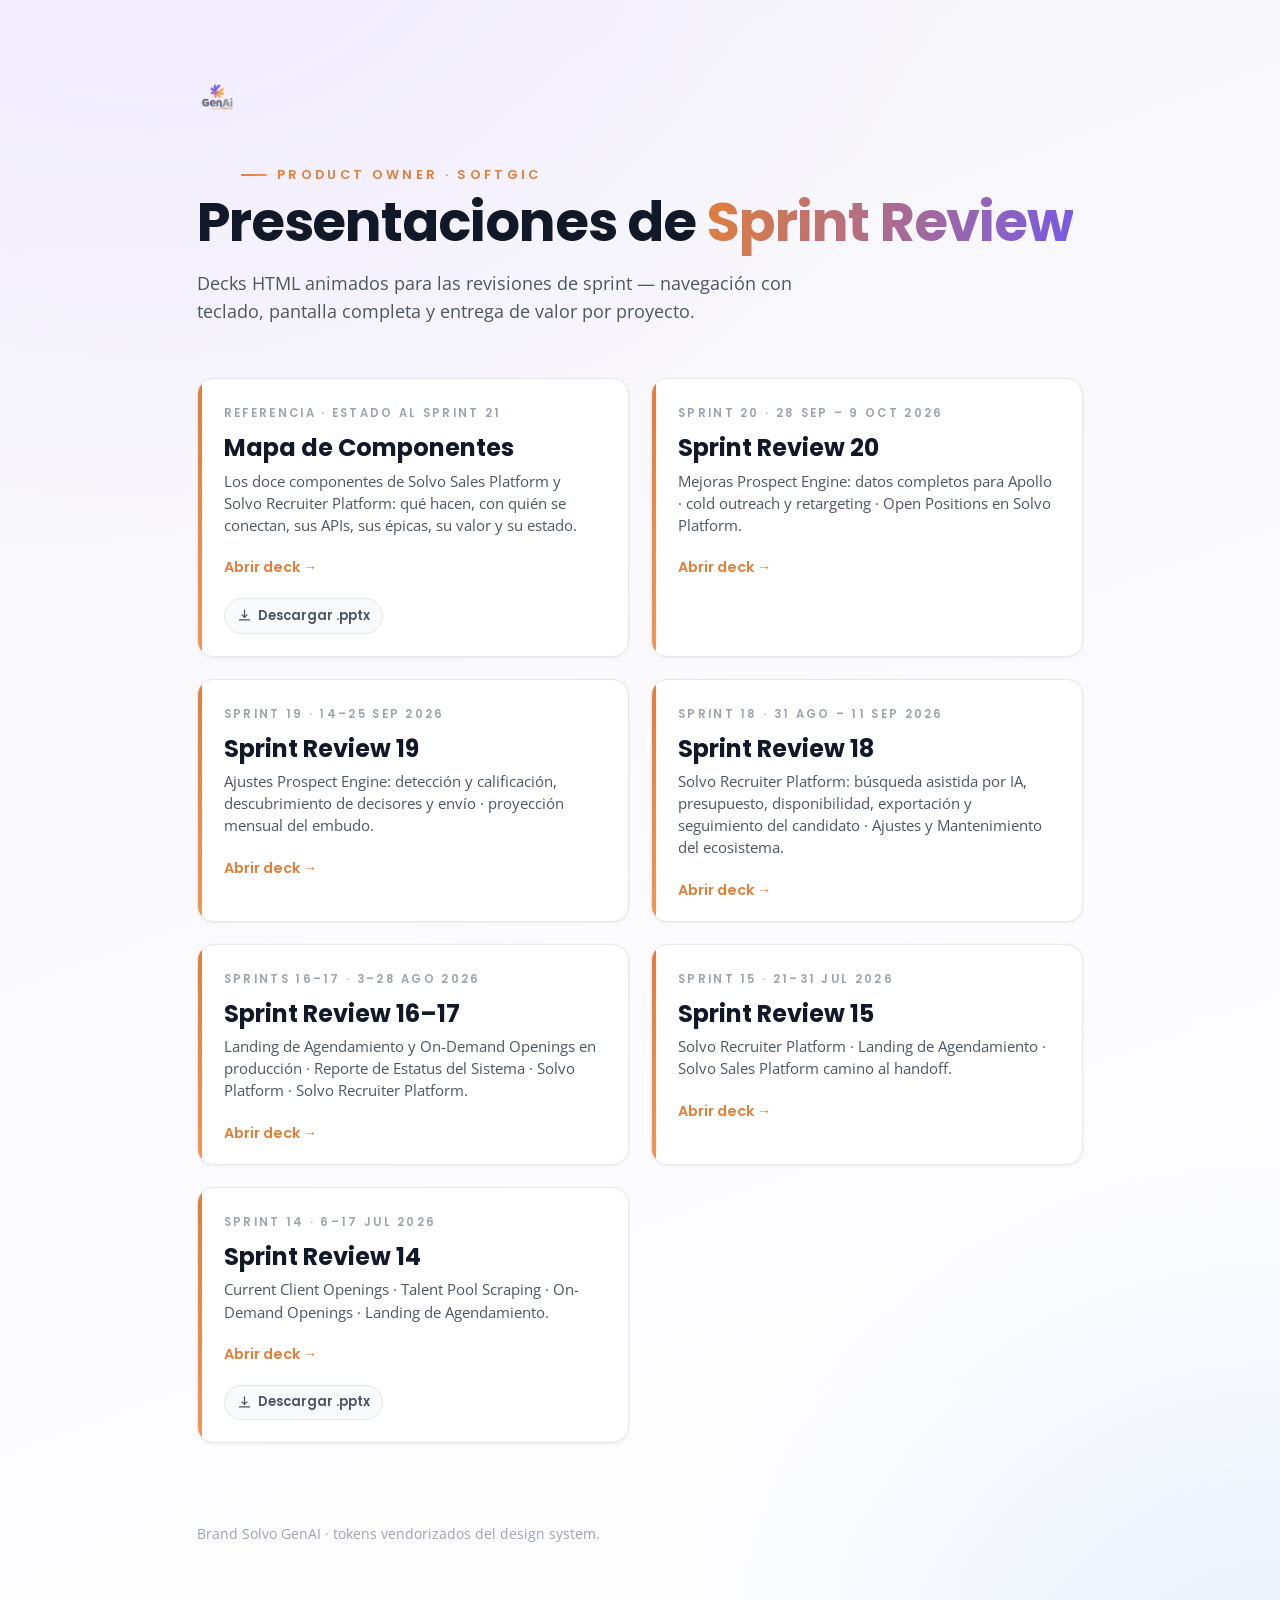
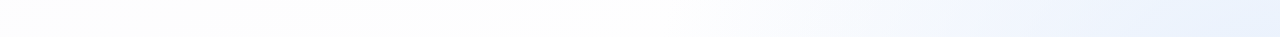
==== index.html @ 6074c476 "deck: Sprint Review 20 Mejoras Prospect Engine, cold outreach y retargeting y Open Positions con sus" ====
<!doctype html>
<html lang="es">
<head>
<meta charset="utf-8">
<meta name="viewport" content="width=device-width, initial-scale=1">
<title>Solvo Review Decks</title>
<link rel="icon" href="assets/design-system/solvo-genai/logos/SolvoGenAI_Icon_Color.png">
<link rel="stylesheet" href="assets/design-system/solvo-genai/tokens.css">
<style>
  *,*::before,*::after{box-sizing:border-box}
  body{margin:0;min-height:100vh;font-family:var(--font-body);color:#111827;
    background:
      radial-gradient(120% 80% at 12% -10%, #efeaff 0%, rgba(239,234,255,0) 55%),
      radial-gradient(90% 70% at 100% 108%, #e6effc 0%, rgba(230,239,252,0) 55%),
      linear-gradient(160deg,#f6f5fa 0%,#ffffff 100%);}
  .wrap{max-width:1040px;margin:0 auto;padding:9vh 6vw}
  .brand{height:32px;margin-bottom:7vh}
  .eyebrow{font-family:var(--font-heading);font-weight:600;font-size:.8rem;letter-spacing:.26em;
    text-transform:uppercase;color:#E07E3A;display:inline-flex;align-items:center;gap:.8em}
  .eyebrow::before{content:"";width:26px;height:2px;border-radius:2px;background:linear-gradient(90deg,#E07E3A,#F19556)}
  h1{font-family:var(--font-heading);font-weight:700;font-size:clamp(2.2rem,5vw,3.4rem);letter-spacing:-.02em;margin:.6rem 0 1rem;line-height:1.05;color:#111827}
  h1 .hl{background:linear-gradient(100deg,#E07E3A,#775AE5);-webkit-background-clip:text;background-clip:text;color:transparent}
  .sub{color:#4B5563;font-size:1.15rem;max-width:60ch;line-height:1.5}
  .grid{display:grid;grid-template-columns:repeat(auto-fill,minmax(300px,1fr));gap:22px;margin-top:6vh}
  .card{position:relative;overflow:hidden;
    background:#fff;border:1px solid #E5E7EB;border-radius:16px;
    box-shadow:0 1px 3px rgba(17,24,39,.06);
    transition:transform .25s cubic-bezier(.22,.61,.36,1),border-color .25s,box-shadow .25s}
  .card:hover{transform:translateY(-4px);border-color:#F7B886;box-shadow:0 18px 40px rgba(224,126,58,.18)}
  .card::before{content:"";position:absolute;left:0;top:0;bottom:0;width:4px;background:linear-gradient(180deg,#E07E3A,#F19556)}
  .card-main{display:block;text-decoration:none;color:inherit;padding:26px 26px 20px}
  .card .k{font-family:var(--font-heading);font-weight:600;font-size:.72rem;letter-spacing:.2em;text-transform:uppercase;color:#9CA3AF}
  .card h2{font-family:var(--font-heading);font-weight:700;font-size:1.5rem;margin:.5rem 0 .3rem;color:#111827}
  .card p{margin:.2rem 0 1.2rem;color:#4B5563;font-size:.95rem;line-height:1.45}
  .card .go{font-family:var(--font-heading);font-weight:600;font-size:.9rem;color:#E07E3A;display:inline-flex;align-items:center;gap:.5em}
  .card .dl{display:inline-flex;align-items:center;gap:.5em;margin:0 26px 22px;
    font-family:var(--font-heading);font-weight:600;font-size:.82rem;color:#4B5563;text-decoration:none;
    padding:.5em .9em;border:1px solid #E5E7EB;border-radius:9999px;background:#F9FAFB;
    transition:border-color .2s,color .2s,background .2s}
  .card .dl:hover{border-color:#F7B886;color:#E07E3A;background:#FEF3EC}
  .card .dl svg{width:15px;height:15px;fill:none;stroke:currentColor;stroke-width:2;stroke-linecap:round;stroke-linejoin:round}
  .foot{margin-top:9vh;color:#9CA3AF;font-size:.85rem}
</style>
</head>
<body>
  <div class="wrap">
    <img class="brand" src="assets/design-system/solvo-genai/logos/SolvoGenAI_Logo_Color.png" alt="Solvo GenAI">
    <span class="eyebrow">Product Owner · Softgic</span>
    <h1>Presentaciones de <span class="hl">Sprint Review</span></h1>
    <p class="sub">Decks HTML animados para las revisiones de sprint — navegación con teclado, pantalla completa y entrega de valor por proyecto.</p>

    <div class="grid">
      <div class="card">
        <a class="card-main" href="reviews/mapa-componentes/">
          <div class="k">Referencia · estado al sprint 21</div>
          <h2>Mapa de Componentes</h2>
          <p>Los doce componentes de Solvo Sales Platform y Solvo Recruiter Platform: qué hacen, con quién se conectan, sus APIs, sus épicas, su valor y su estado.</p>
          <span class="go">Abrir deck →</span>
        </a>
        <a class="dl" href="reviews/mapa-componentes/mapa-componentes.pptx" download>
          <svg viewBox="0 0 24 24" aria-hidden="true"><path d="M12 3v12m0 0l-4-4m4 4l4-4M4 19h16"/></svg>Descargar .pptx
        </a>
      </div>
      <div class="card">
        <a class="card-main" href="reviews/sprint-20/">
          <div class="k">Sprint 20 · 28 sep – 9 oct 2026</div>
          <h2>Sprint Review 20</h2>
          <p>Mejoras Prospect Engine: datos completos para Apollo · cold outreach y retargeting · Open Positions en Solvo Platform.</p>
          <span class="go">Abrir deck →</span>
        </a>
      </div>
      <div class="card">
        <a class="card-main" href="reviews/sprint-19/">
          <div class="k">Sprint 19 · 14–25 sep 2026</div>
          <h2>Sprint Review 19</h2>
          <p>Ajustes Prospect Engine: detección y calificación, descubrimiento de decisores y envío · proyección mensual del embudo.</p>
          <span class="go">Abrir deck →</span>
        </a>
      </div>
      <div class="card">
        <a class="card-main" href="reviews/sprint-18/">
          <div class="k">Sprint 18 · 31 ago – 11 sep 2026</div>
          <h2>Sprint Review 18</h2>
          <p>Solvo Recruiter Platform: búsqueda asistida por IA, presupuesto, disponibilidad, exportación y seguimiento del candidato · Ajustes y Mantenimiento del ecosistema.</p>
          <span class="go">Abrir deck →</span>
        </a>
      </div>
      <div class="card">
        <a class="card-main" href="reviews/sprint-16-17/">
          <div class="k">Sprints 16–17 · 3–28 ago 2026</div>
          <h2>Sprint Review 16–17</h2>
          <p>Landing de Agendamiento y On-Demand Openings en producción · Reporte de Estatus del Sistema · Solvo Platform · Solvo Recruiter Platform.</p>
          <span class="go">Abrir deck →</span>
        </a>
      </div>
      <div class="card">
        <a class="card-main" href="reviews/sprint-15/">
          <div class="k">Sprint 15 · 21–31 jul 2026</div>
          <h2>Sprint Review 15</h2>
          <p>Solvo Recruiter Platform · Landing de Agendamiento · Solvo Sales Platform camino al handoff.</p>
          <span class="go">Abrir deck →</span>
        </a>
      </div>
      <div class="card">
        <a class="card-main" href="reviews/sprint-14/">
          <div class="k">Sprint 14 · 6–17 jul 2026</div>
          <h2>Sprint Review 14</h2>
          <p>Current Client Openings · Talent Pool Scraping · On-Demand Openings · Landing de Agendamiento.</p>
          <span class="go">Abrir deck →</span>
        </a>
        <a class="dl" href="reviews/sprint-14/sprint-14.pptx" download>
          <svg viewBox="0 0 24 24" aria-hidden="true"><path d="M12 3v12m0 0l-4-4m4 4l4-4M4 19h16"/></svg>Descargar .pptx
        </a>
      </div>
    </div>

    <p class="foot">Brand Solvo GenAI · tokens vendorizados del design system.</p>
  </div>
</body>
</html>
---- assets/design-system/solvo-genai/tokens.css ----
/* ========================================================================
   SOLVO GenAI — Design Tokens
   Brand: Solvo GenAI (Powered by Solvo)
   Primary: #F19556 (Orange)  |  Secondary: #775AE5 (Purple)
   Accents: #789FFF (Lavender) · #3869E0 (Blue) · #8F939E (Gray)
   Typography: Poppins (headings) + Open Sans (body)
   ======================================================================== */

@import url('https://fonts.googleapis.com/css2?family=Poppins:wght@400;500;600;700;800&family=Open+Sans:wght@300;400;500;600;700&display=swap');

:root {

  /* -------------------------------------------------------------------
     COLOR — Primary (Orange)
     ------------------------------------------------------------------- */
  --color-primary-50:  #FEF3EC;
  --color-primary-100: #FDE1CC;
  --color-primary-200: #FACDA9;
  --color-primary-300: #F7B886;
  --color-primary-400: #F4A66D;
  --color-primary:     #F19556;
  --color-primary-600: #E07E3A;
  --color-primary-700: #C46828;
  --color-primary-800: #A0531E;
  --color-primary-900: #7A3F16;

  /* -------------------------------------------------------------------
     COLOR — Secondary (Purple)
     ------------------------------------------------------------------- */
  --color-secondary-50:  #F0ECFD;
  --color-secondary-100: #D8CFF9;
  --color-secondary-200: #BEAFF4;
  --color-secondary-300: #A48FEF;
  --color-secondary-400: #8D74EA;
  --color-secondary:     #775AE5;
  --color-secondary-600: #6347D0;
  --color-secondary-700: #5038B3;
  --color-secondary-800: #3E2B90;
  --color-secondary-900: #2E206D;

  /* -------------------------------------------------------------------
     COLOR — Accent 1 (Lavender Blue)
     ------------------------------------------------------------------- */
  --color-accent1-50:  #F0F4FF;
  --color-accent1-100: #D6E2FF;
  --color-accent1-200: #B8CCFF;
  --color-accent1:     #789FFF;
  --color-accent1-600: #5A80E6;
  --color-accent1-800: #3A5AB3;

  /* -------------------------------------------------------------------
     COLOR — Accent 2 (Strong Blue)
     ------------------------------------------------------------------- */
  --color-accent2-50:  #EBF0FC;
  --color-accent2-100: #C8D7F6;
  --color-accent2-200: #9CB5EE;
  --color-accent2:     #3869E0;
  --color-accent2-600: #2D55C4;
  --color-accent2-800: #1E3A8F;

  /* -------------------------------------------------------------------
     COLOR — Neutral Accent (Gray)
     ------------------------------------------------------------------- */
  --color-neutral-accent: #8F939E;

  /* -------------------------------------------------------------------
     COLOR — Neutrals
     ------------------------------------------------------------------- */
  --color-white:       #FFFFFF;
  --color-gray-50:     #F9FAFB;
  --color-gray-100:    #F3F4F6;
  --color-gray-200:    #E5E7EB;
  --color-gray-300:    #D1D5DB;
  --color-gray-400:    #9CA3AF;
  --color-gray-500:    #6B7280;
  --color-gray-600:    #4B5563;
  --color-gray-700:    #374151;
  --color-gray-800:    #1F2937;
  --color-gray-900:    #111827;
  --color-black:       #000000;

  /* -------------------------------------------------------------------
     COLOR — Semantic
     ------------------------------------------------------------------- */
  --color-success:     #16A34A;
  --color-success-light: #DCFCE7;
  --color-success-dark:  #166534;

  --color-warning:     #F59E0B;
  --color-warning-light: #FEF3C7;
  --color-warning-dark:  #92400E;

  --color-error:       #DC2626;
  --color-error-light: #FEE2E2;
  --color-error-dark:  #991B1B;

  --color-info:        #3869E0;
  --color-info-light:  #EBF0FC;
  --color-info-dark:   #1E3A8F;

  /* -------------------------------------------------------------------
     COLOR — Surfaces & Backgrounds
     ------------------------------------------------------------------- */
  --bg-body:           #F9FAFB;
  --bg-surface:        #FFFFFF;
  --bg-surface-raised: #FFFFFF;
  --bg-muted:          #F3F4F6;
  --bg-inverse:        #111827;
  --bg-brand:          #775AE5;
  --bg-brand-alt:      #3869E0;

  /* -------------------------------------------------------------------
     COLOR — Text
     ------------------------------------------------------------------- */
  --text-primary:      #111827;
  --text-secondary:    #4B5563;
  --text-muted:        #9CA3AF;
  --text-inverse:      #FFFFFF;
  --text-link:         #775AE5;
  --text-link-hover:   #5038B3;

  /* -------------------------------------------------------------------
     COLOR — Borders
     ------------------------------------------------------------------- */
  --border-default:    #E5E7EB;
  --border-strong:     #D1D5DB;
  --border-focus:      #775AE5;

  /* -------------------------------------------------------------------
     TYPOGRAPHY — Font Families
     ------------------------------------------------------------------- */
  --font-heading:      'Poppins', -apple-system, BlinkMacSystemFont, 'Segoe UI', sans-serif;
  --font-body:         'Open Sans', -apple-system, BlinkMacSystemFont, 'Segoe UI', sans-serif;
  --font-mono:         'JetBrains Mono', 'Fira Code', 'Consolas', monospace;

  /* -------------------------------------------------------------------
     TYPOGRAPHY — Font Sizes
     ------------------------------------------------------------------- */
  --text-xs:           0.75rem;    /* 12px */
  --text-sm:           0.875rem;   /* 14px */
  --text-base:         1rem;       /* 16px */
  --text-lg:           1.125rem;   /* 18px */
  --text-xl:           1.25rem;    /* 20px */
  --text-2xl:          1.5rem;     /* 24px */
  --text-3xl:          1.875rem;   /* 30px */
  --text-4xl:          2.25rem;    /* 36px */
  --text-5xl:          3rem;       /* 48px */

  /* -------------------------------------------------------------------
     TYPOGRAPHY — Font Weights
     ------------------------------------------------------------------- */
  --font-light:        300;
  --font-regular:      400;
  --font-medium:       500;
  --font-semibold:     600;
  --font-bold:         700;
  --font-extrabold:    800;

  /* -------------------------------------------------------------------
     TYPOGRAPHY — Line Heights
     ------------------------------------------------------------------- */
  --leading-tight:     1.25;
  --leading-snug:      1.375;
  --leading-normal:    1.5;
  --leading-relaxed:   1.625;

  /* -------------------------------------------------------------------
     TYPOGRAPHY — Letter Spacing
     ------------------------------------------------------------------- */
  --tracking-tight:    -0.025em;
  --tracking-normal:   0;
  --tracking-wide:     0.025em;
  --tracking-wider:    0.05em;
  --tracking-widest:   0.1em;

  /* -------------------------------------------------------------------
     SPACING
     ------------------------------------------------------------------- */
  --space-0:   0;
  --space-1:   0.25rem;   /* 4px */
  --space-2:   0.5rem;    /* 8px */
  --space-3:   0.75rem;   /* 12px */
  --space-4:   1rem;      /* 16px */
  --space-5:   1.25rem;   /* 20px */
  --space-6:   1.5rem;    /* 24px */
  --space-8:   2rem;      /* 32px */
  --space-10:  2.5rem;    /* 40px */
  --space-12:  3rem;      /* 48px */
  --space-16:  4rem;      /* 64px */
  --space-20:  5rem;      /* 80px */
  --space-24:  6rem;      /* 96px */

  /* -------------------------------------------------------------------
     BORDER RADIUS
     ------------------------------------------------------------------- */
  --radius-none: 0;
  --radius-sm:   4px;
  --radius-md:   8px;
  --radius-lg:   12px;
  --radius-xl:   16px;
  --radius-2xl:  24px;
  --radius-full: 9999px;

  /* -------------------------------------------------------------------
     SHADOWS
     ------------------------------------------------------------------- */
  --shadow-xs:   0 1px 2px rgba(0, 0, 0, 0.05);
  --shadow-sm:   0 1px 3px rgba(0, 0, 0, 0.1), 0 1px 2px rgba(0, 0, 0, 0.06);
  --shadow-md:   0 4px 6px rgba(0, 0, 0, 0.07), 0 2px 4px rgba(0, 0, 0, 0.06);
  --shadow-lg:   0 10px 15px rgba(0, 0, 0, 0.1), 0 4px 6px rgba(0, 0, 0, 0.05);
  --shadow-xl:   0 20px 25px rgba(0, 0, 0, 0.1), 0 10px 10px rgba(0, 0, 0, 0.04);
  --shadow-2xl:  0 25px 50px rgba(0, 0, 0, 0.15);

  /* -------------------------------------------------------------------
     TRANSITIONS
     ------------------------------------------------------------------- */
  --transition-fast:   150ms ease;
  --transition-base:   200ms ease;
  --transition-slow:   300ms ease;

  /* -------------------------------------------------------------------
     Z-INDEX
     ------------------------------------------------------------------- */
  --z-dropdown:  1000;
  --z-sticky:    1020;
  --z-fixed:     1030;
  --z-modal-bg:  1040;
  --z-modal:     1050;
  --z-popover:   1060;
  --z-tooltip:   1070;

  /* -------------------------------------------------------------------
     LAYOUT
     ------------------------------------------------------------------- */
  --container-sm:   640px;
  --container-md:   768px;
  --container-lg:   1024px;
  --container-xl:   1280px;
  --container-2xl:  1440px;
}
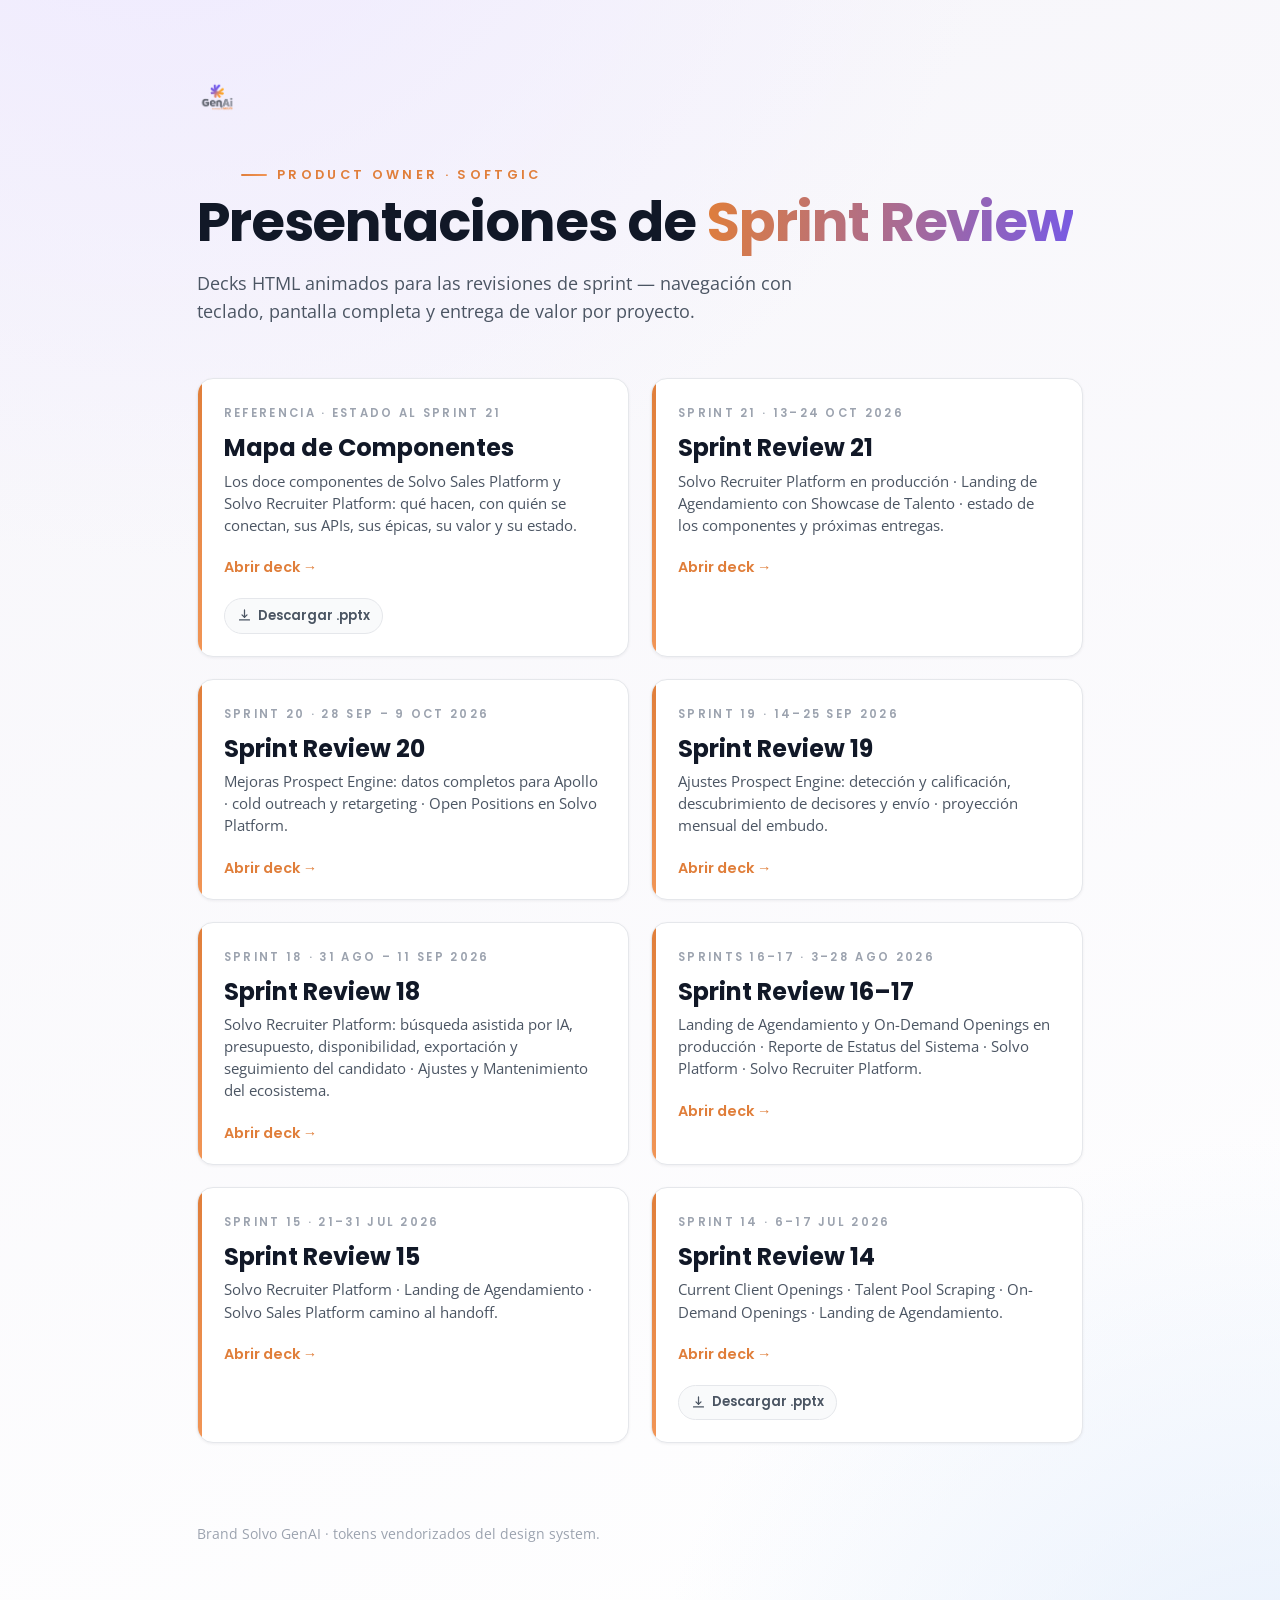
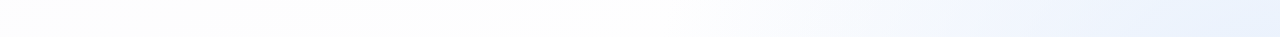
==== commit a35ebf02: "deck: Sprint Review 21 Solvo Recruiter Platform en producción con sus clips de QA, Landing de Agenda" ====
--- a/index.html
+++ b/index.html
@@ -62,6 +62,14 @@
         </a>
       </div>
       <div class="card">
+        <a class="card-main" href="reviews/sprint-21/">
+          <div class="k">Sprint 21 · 13–24 oct 2026</div>
+          <h2>Sprint Review 21</h2>
+          <p>Solvo Recruiter Platform en producción · Landing de Agendamiento con Showcase de Talento · estado de los componentes y próximas entregas.</p>
+          <span class="go">Abrir deck →</span>
+        </a>
+      </div>
+      <div class="card">
         <a class="card-main" href="reviews/sprint-20/">
           <div class="k">Sprint 20 · 28 sep – 9 oct 2026</div>
           <h2>Sprint Review 20</h2>
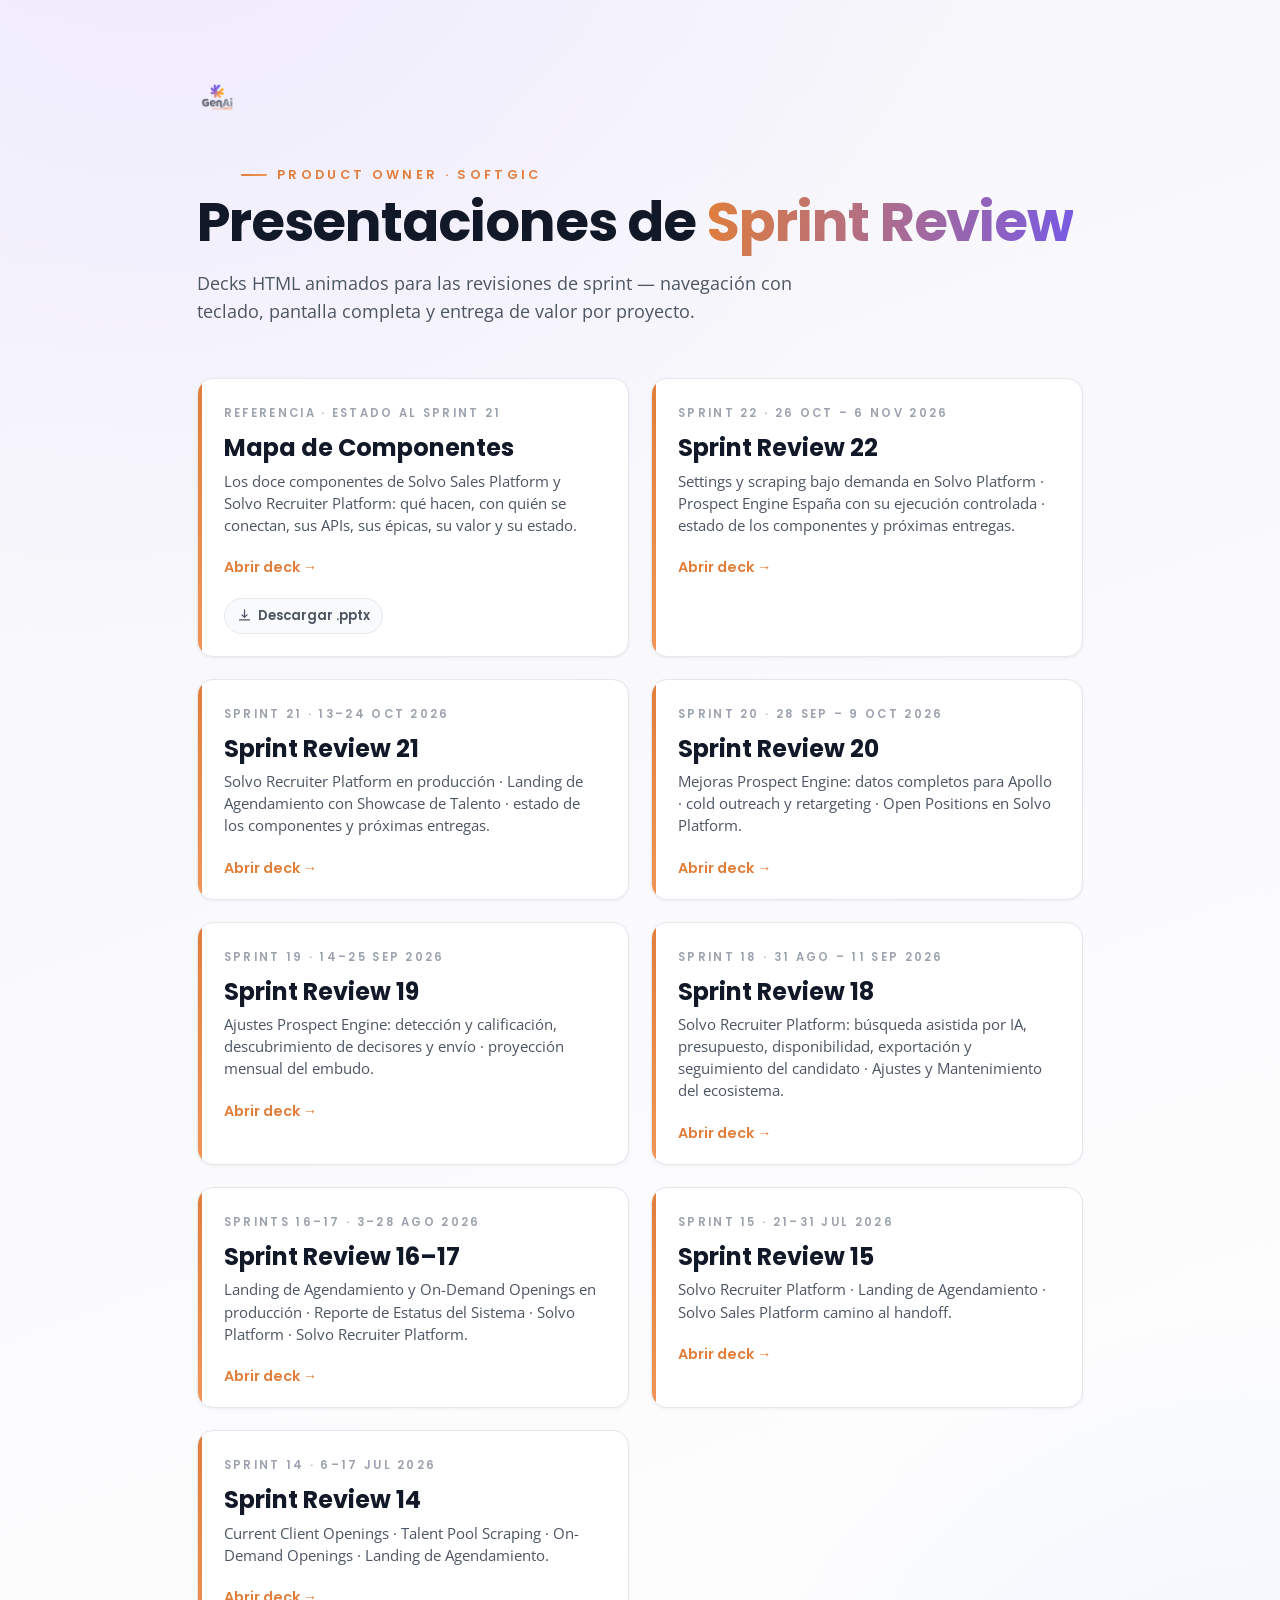
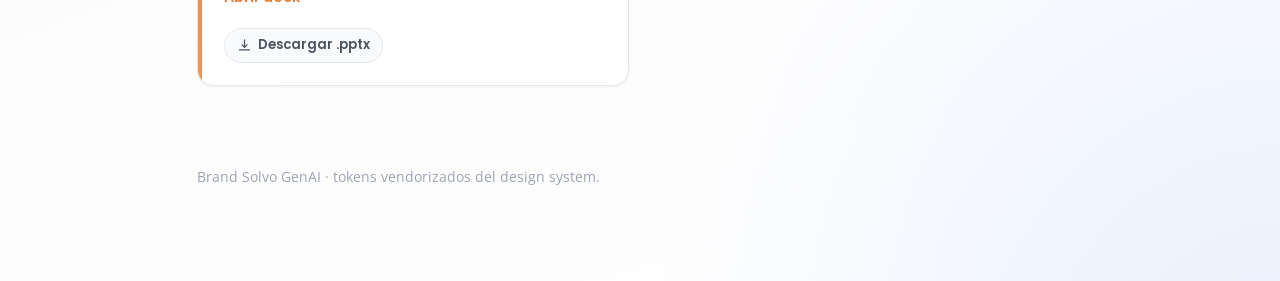
==== commit f71c0d58: "deck: Sprint Review 22 Settings y scraping bajo demanda en Solvo Platform — Release 3, con dos clips" ====
--- a/index.html
+++ b/index.html
@@ -59,6 +59,14 @@
         </a>
         <a class="dl" href="reviews/mapa-componentes/mapa-componentes.pptx" download>
           <svg viewBox="0 0 24 24" aria-hidden="true"><path d="M12 3v12m0 0l-4-4m4 4l4-4M4 19h16"/></svg>Descargar .pptx
+        </a>
+      </div>
+      <div class="card">
+        <a class="card-main" href="reviews/sprint-22/">
+          <div class="k">Sprint 22 · 26 oct – 6 nov 2026</div>
+          <h2>Sprint Review 22</h2>
+          <p>Settings y scraping bajo demanda en Solvo Platform · Prospect Engine España con su ejecución controlada · estado de los componentes y próximas entregas.</p>
+          <span class="go">Abrir deck →</span>
         </a>
       </div>
       <div class="card">
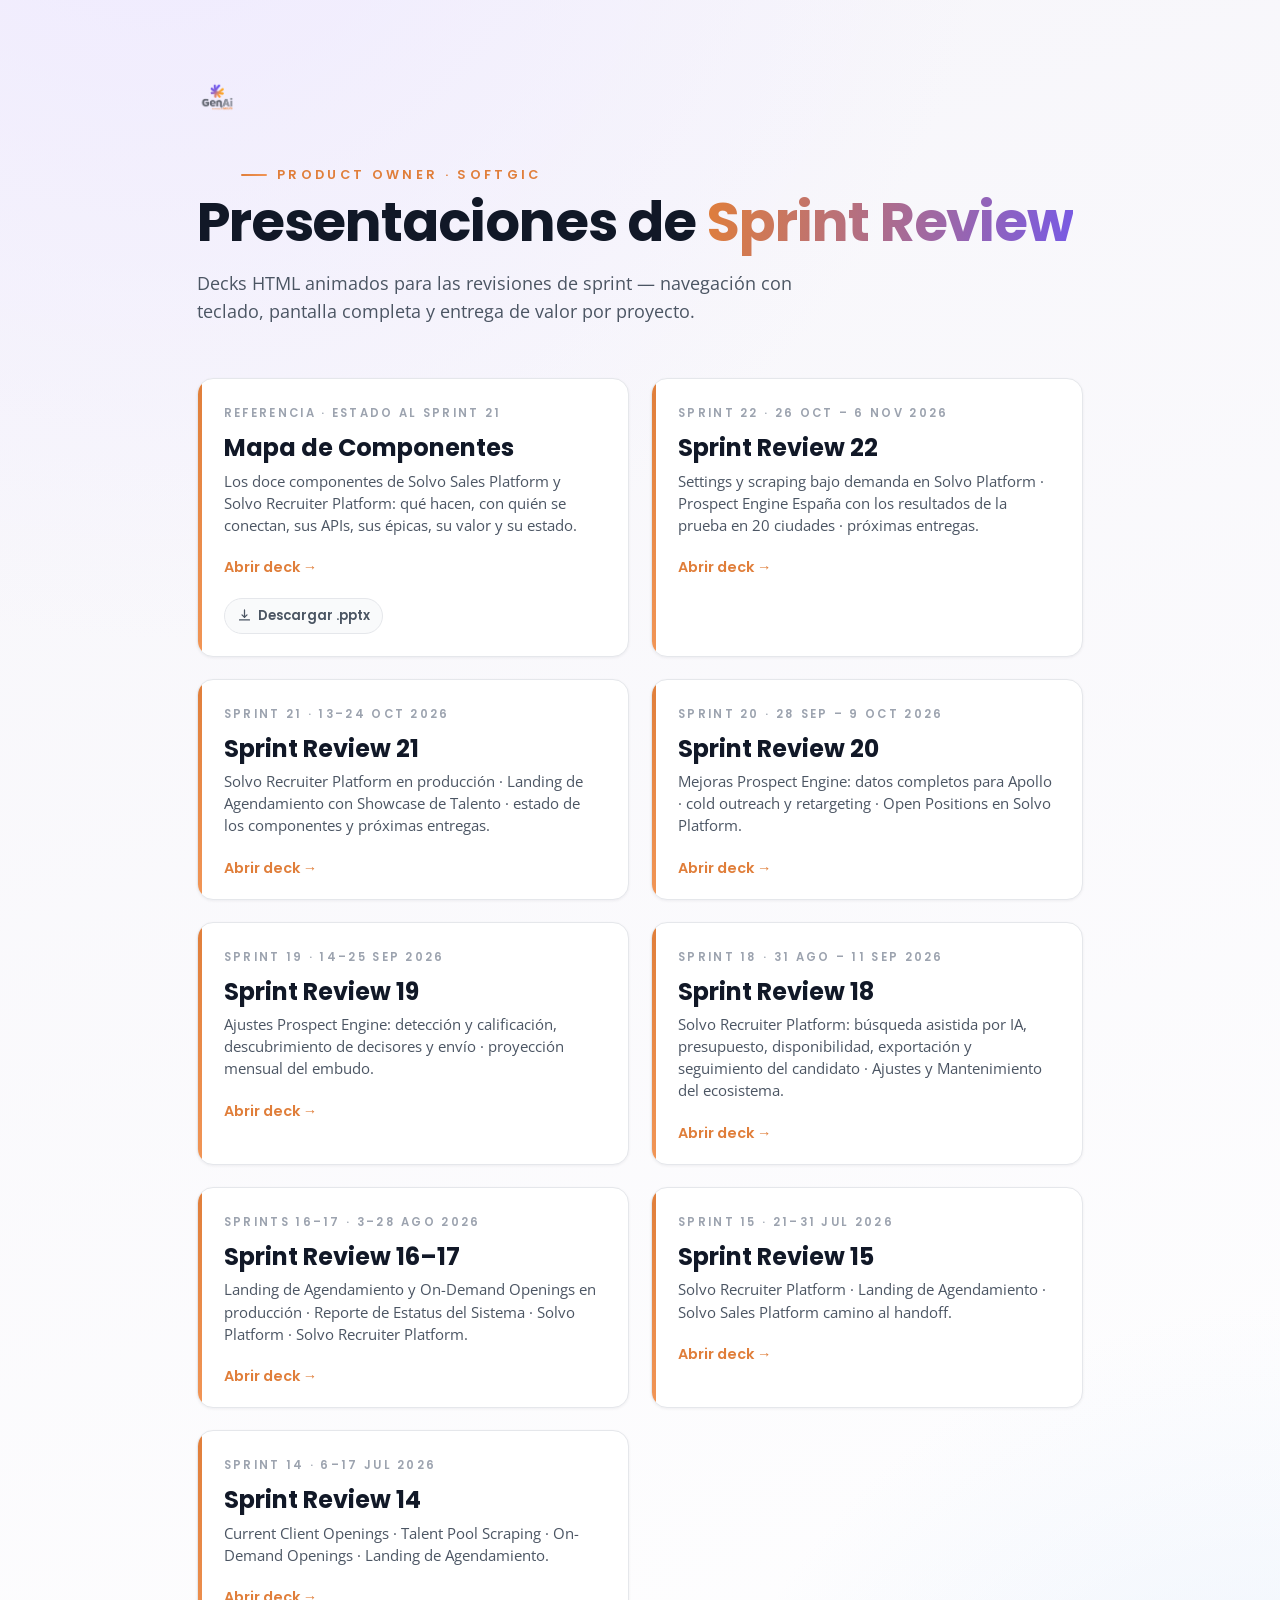
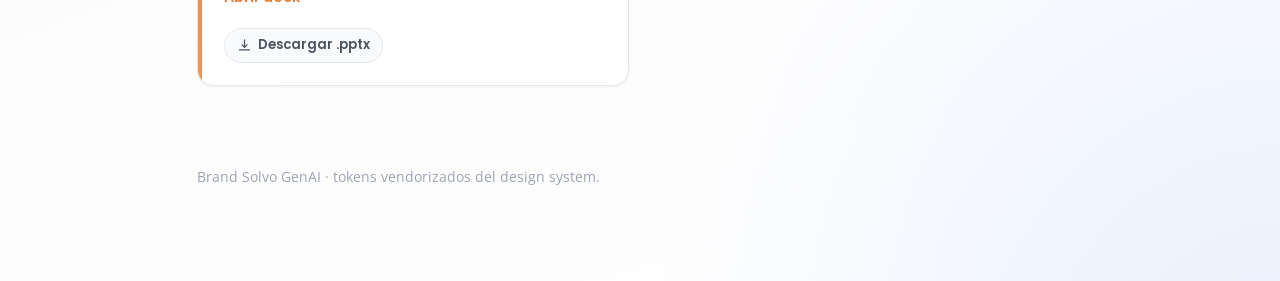
==== commit a42d1b1e: "deck sprint 22: sin proyección de consumo ni estado de los componentes El deck queda en Release 3, l" ====
--- a/index.html
+++ b/index.html
@@ -65,7 +65,7 @@
         <a class="card-main" href="reviews/sprint-22/">
           <div class="k">Sprint 22 · 26 oct – 6 nov 2026</div>
           <h2>Sprint Review 22</h2>
-          <p>Settings y scraping bajo demanda en Solvo Platform · Prospect Engine España con su ejecución controlada · estado de los componentes y próximas entregas.</p>
+          <p>Settings y scraping bajo demanda en Solvo Platform · Prospect Engine España con los resultados de la prueba en 20 ciudades · próximas entregas.</p>
           <span class="go">Abrir deck →</span>
         </a>
       </div>
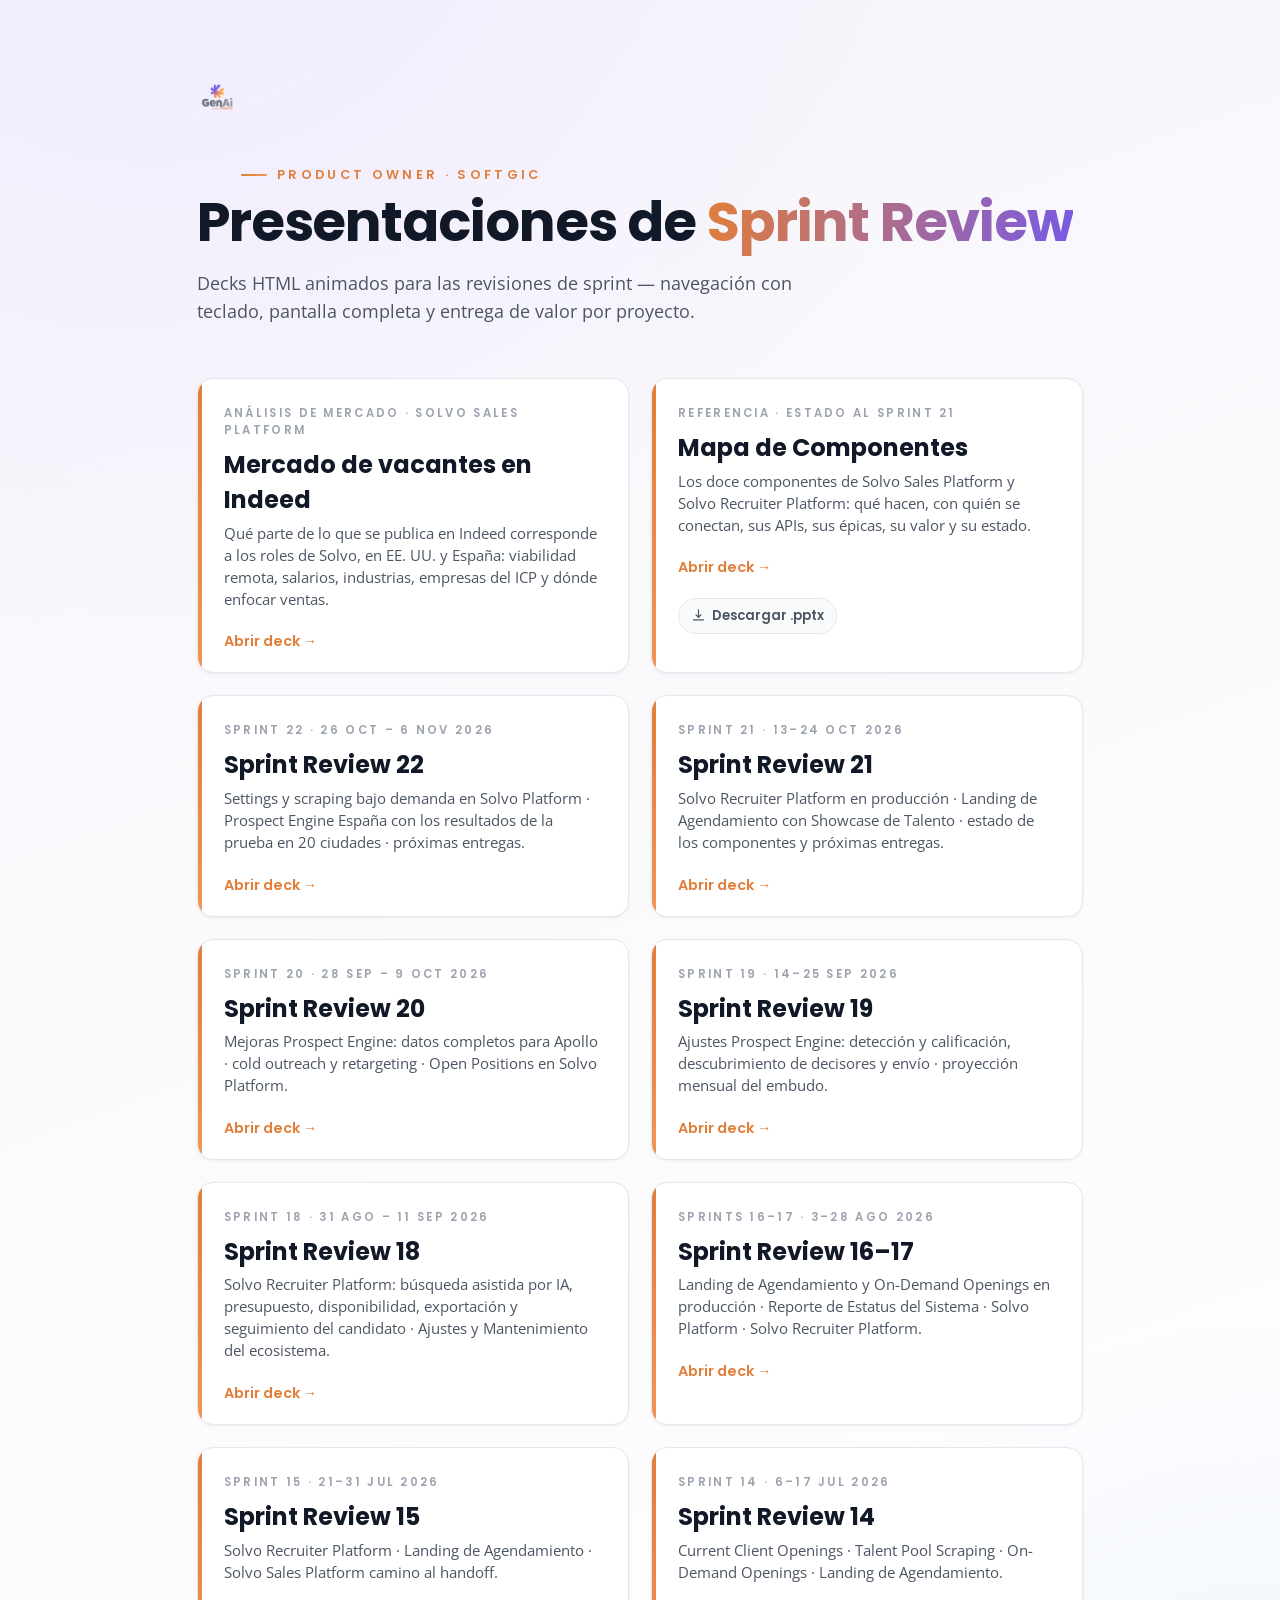
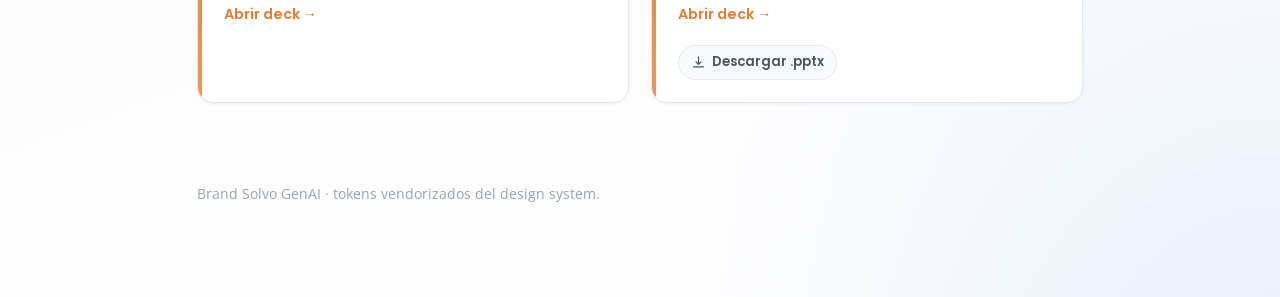
==== commit 03e92aa9: "deck: Mercado de vacantes en Indeed Análisis de mercado con datos de Solvo Sales Platform, en EE. UU" ====
--- a/index.html
+++ b/index.html
@@ -50,6 +50,14 @@
     <p class="sub">Decks HTML animados para las revisiones de sprint — navegación con teclado, pantalla completa y entrega de valor por proyecto.</p>
 
     <div class="grid">
+      <div class="card">
+        <a class="card-main" href="reviews/mercado-vacantes-indeed/">
+          <div class="k">Análisis de mercado · Solvo Sales Platform</div>
+          <h2>Mercado de vacantes en Indeed</h2>
+          <p>Qué parte de lo que se publica en Indeed corresponde a los roles de Solvo, en EE. UU. y España: viabilidad remota, salarios, industrias, empresas del ICP y dónde enfocar ventas.</p>
+          <span class="go">Abrir deck →</span>
+        </a>
+      </div>
       <div class="card">
         <a class="card-main" href="reviews/mapa-componentes/">
           <div class="k">Referencia · estado al sprint 21</div>
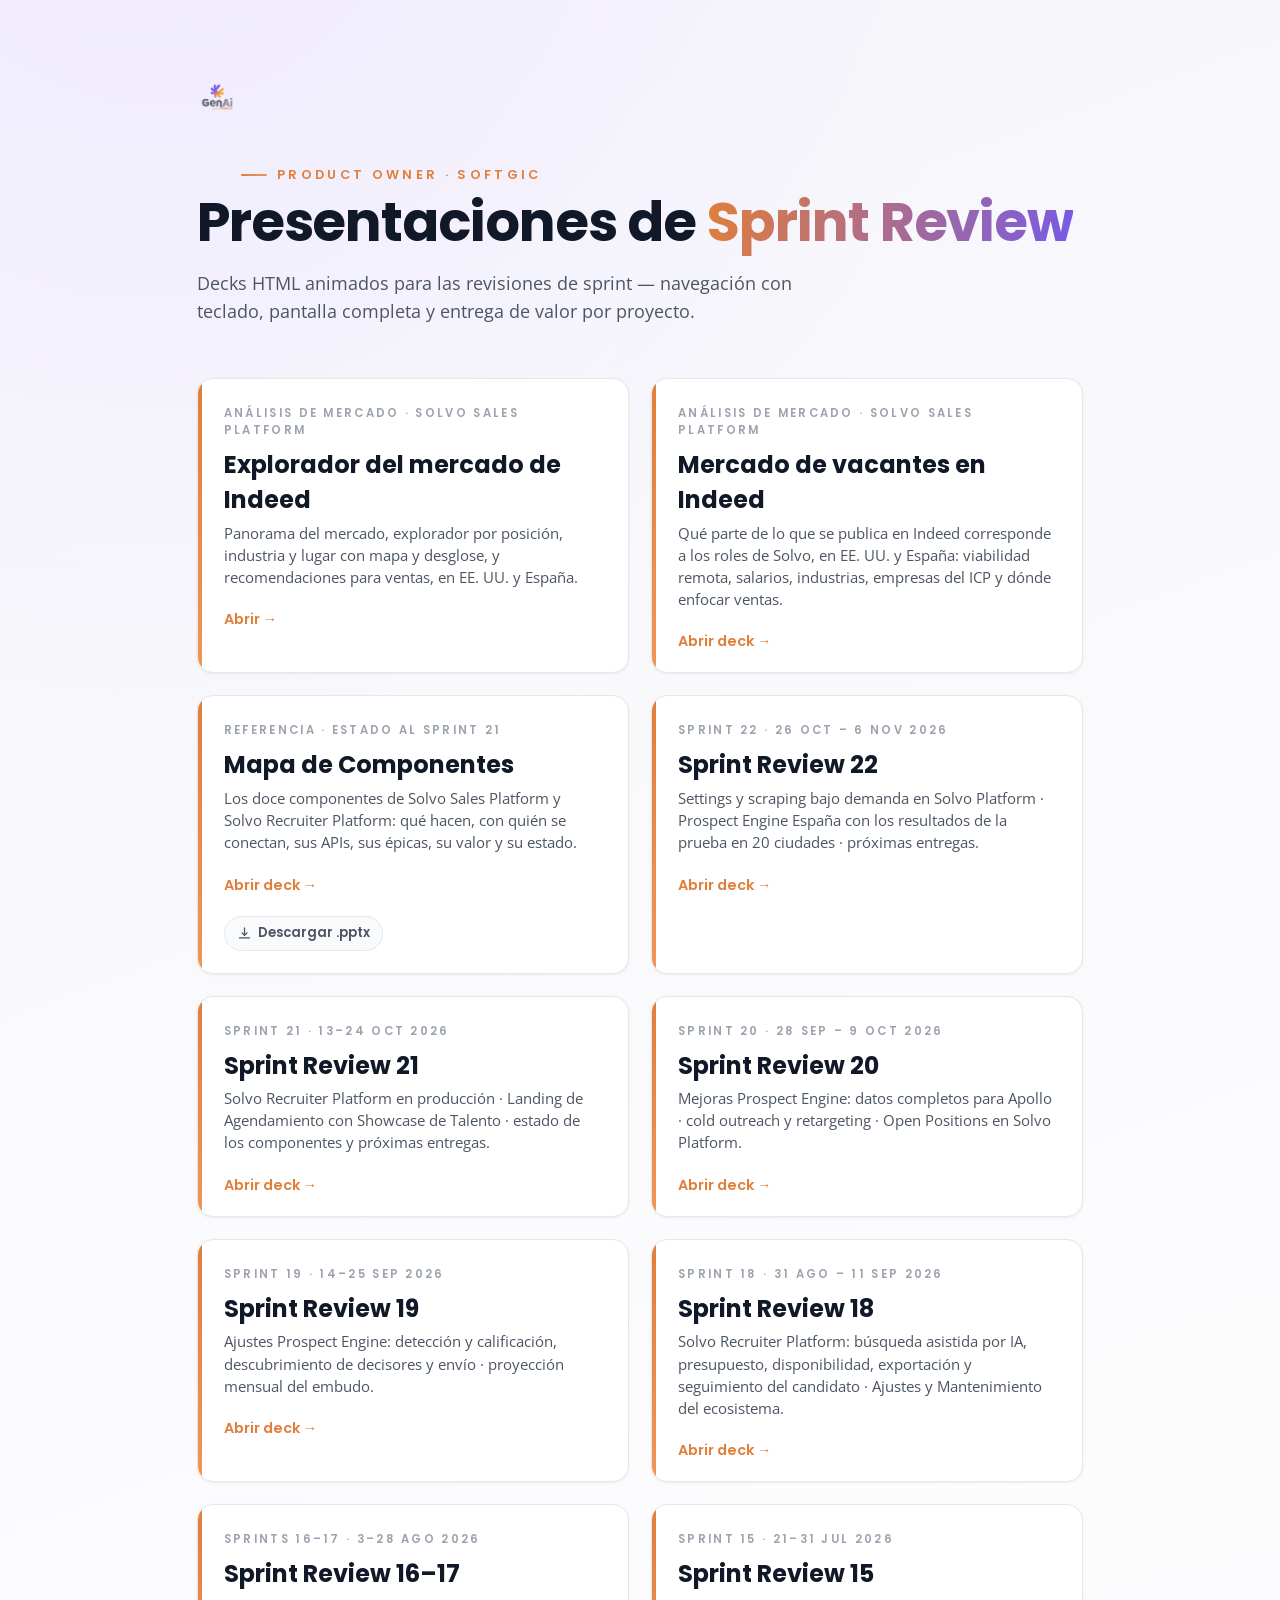
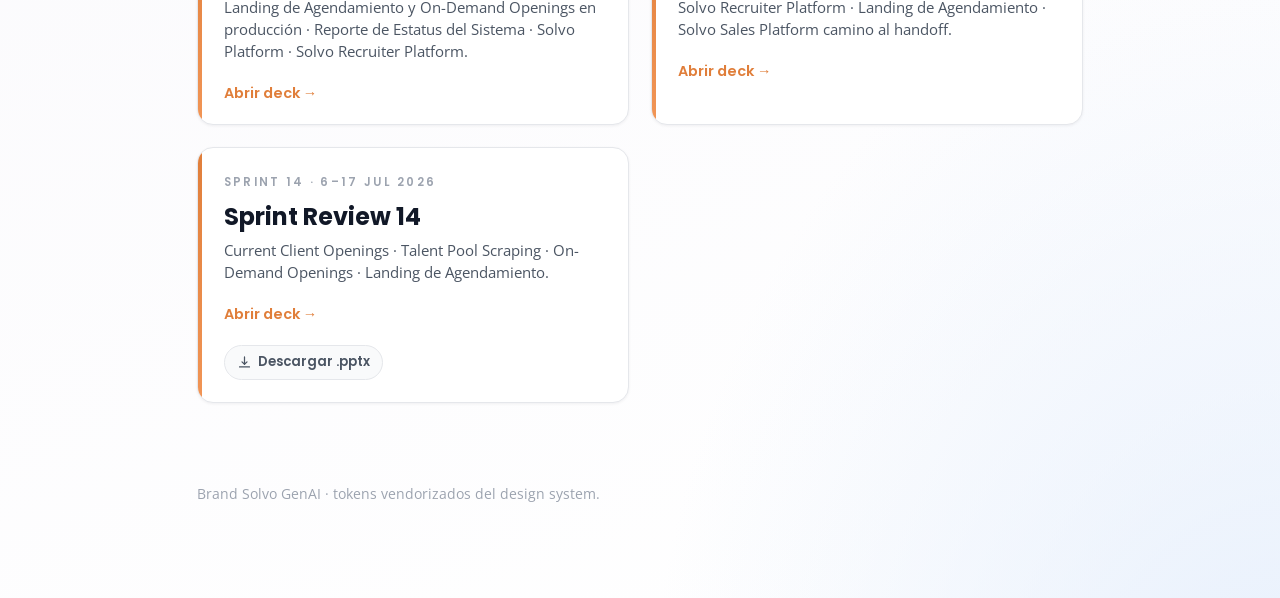
==== commit f1aa141b: "explorador del mercado de Indeed Sitio interactivo del análisis de mercado con datos de Solvo Sales " ====
--- a/index.html
+++ b/index.html
@@ -50,6 +50,14 @@
     <p class="sub">Decks HTML animados para las revisiones de sprint — navegación con teclado, pantalla completa y entrega de valor por proyecto.</p>
 
     <div class="grid">
+      <div class="card">
+        <a class="card-main" href="reviews/explorador-mercado-indeed/">
+          <div class="k">Análisis de mercado · Solvo Sales Platform</div>
+          <h2>Explorador del mercado de Indeed</h2>
+          <p>Panorama del mercado, explorador por posición, industria y lugar con mapa y desglose, y recomendaciones para ventas, en EE. UU. y España.</p>
+          <span class="go">Abrir →</span>
+        </a>
+      </div>
       <div class="card">
         <a class="card-main" href="reviews/mercado-vacantes-indeed/">
           <div class="k">Análisis de mercado · Solvo Sales Platform</div>
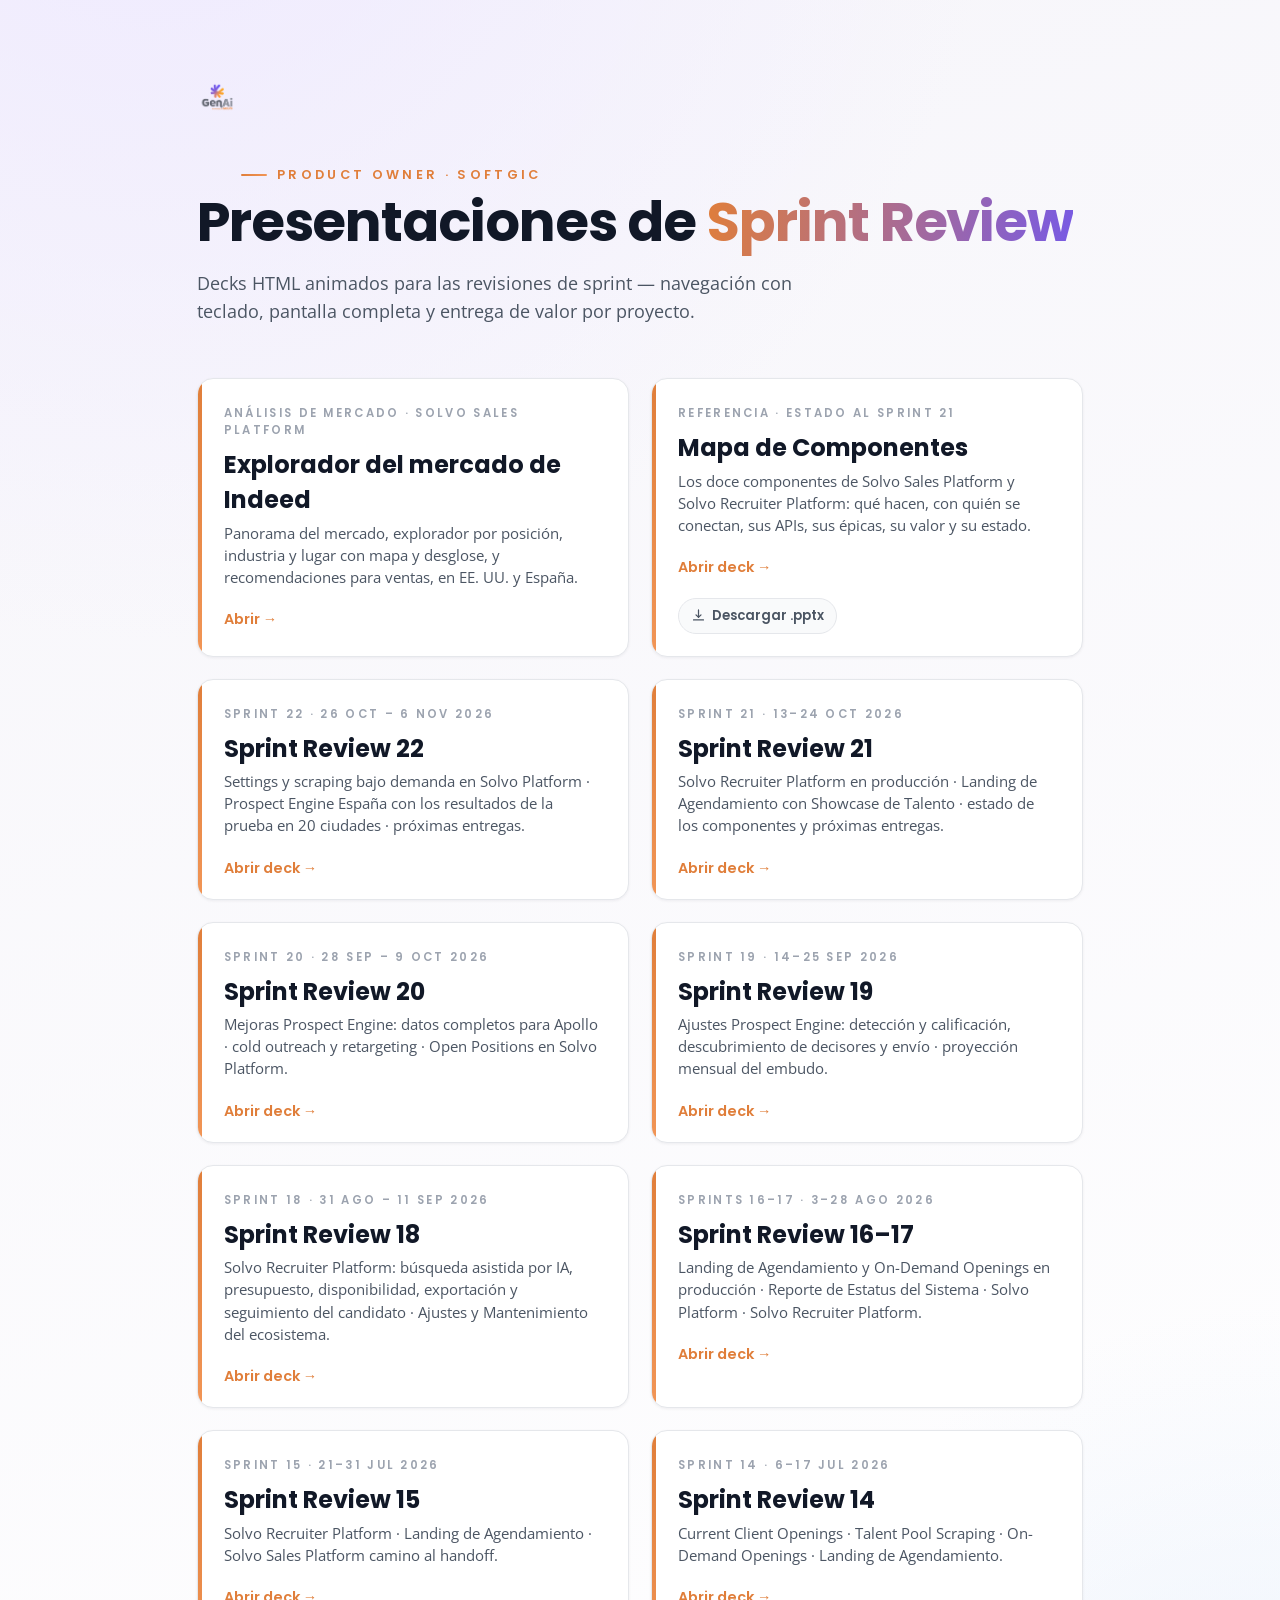
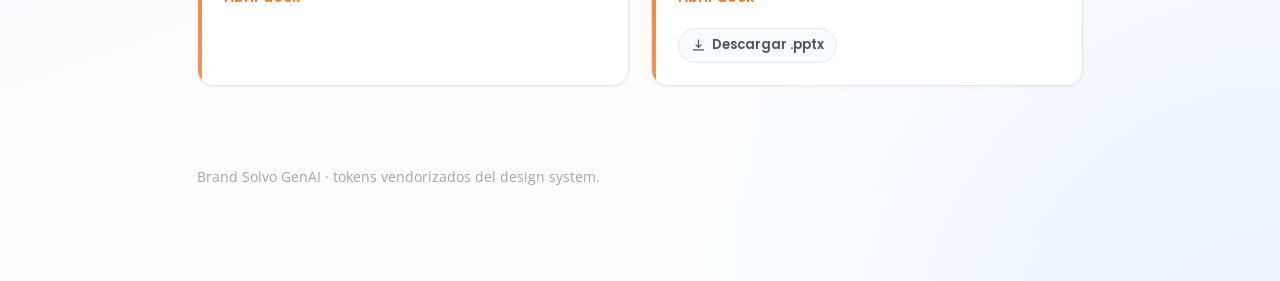
==== commit 86c76983: "hub: retira el deck Mercado de vacantes en Indeed Lo reemplaza el Explorador del mercado de Indeed, " ====
--- a/index.html
+++ b/index.html
@@ -56,14 +56,6 @@
           <h2>Explorador del mercado de Indeed</h2>
           <p>Panorama del mercado, explorador por posición, industria y lugar con mapa y desglose, y recomendaciones para ventas, en EE. UU. y España.</p>
           <span class="go">Abrir →</span>
-        </a>
-      </div>
-      <div class="card">
-        <a class="card-main" href="reviews/mercado-vacantes-indeed/">
-          <div class="k">Análisis de mercado · Solvo Sales Platform</div>
-          <h2>Mercado de vacantes en Indeed</h2>
-          <p>Qué parte de lo que se publica en Indeed corresponde a los roles de Solvo, en EE. UU. y España: viabilidad remota, salarios, industrias, empresas del ICP y dónde enfocar ventas.</p>
-          <span class="go">Abrir deck →</span>
         </a>
       </div>
       <div class="card">
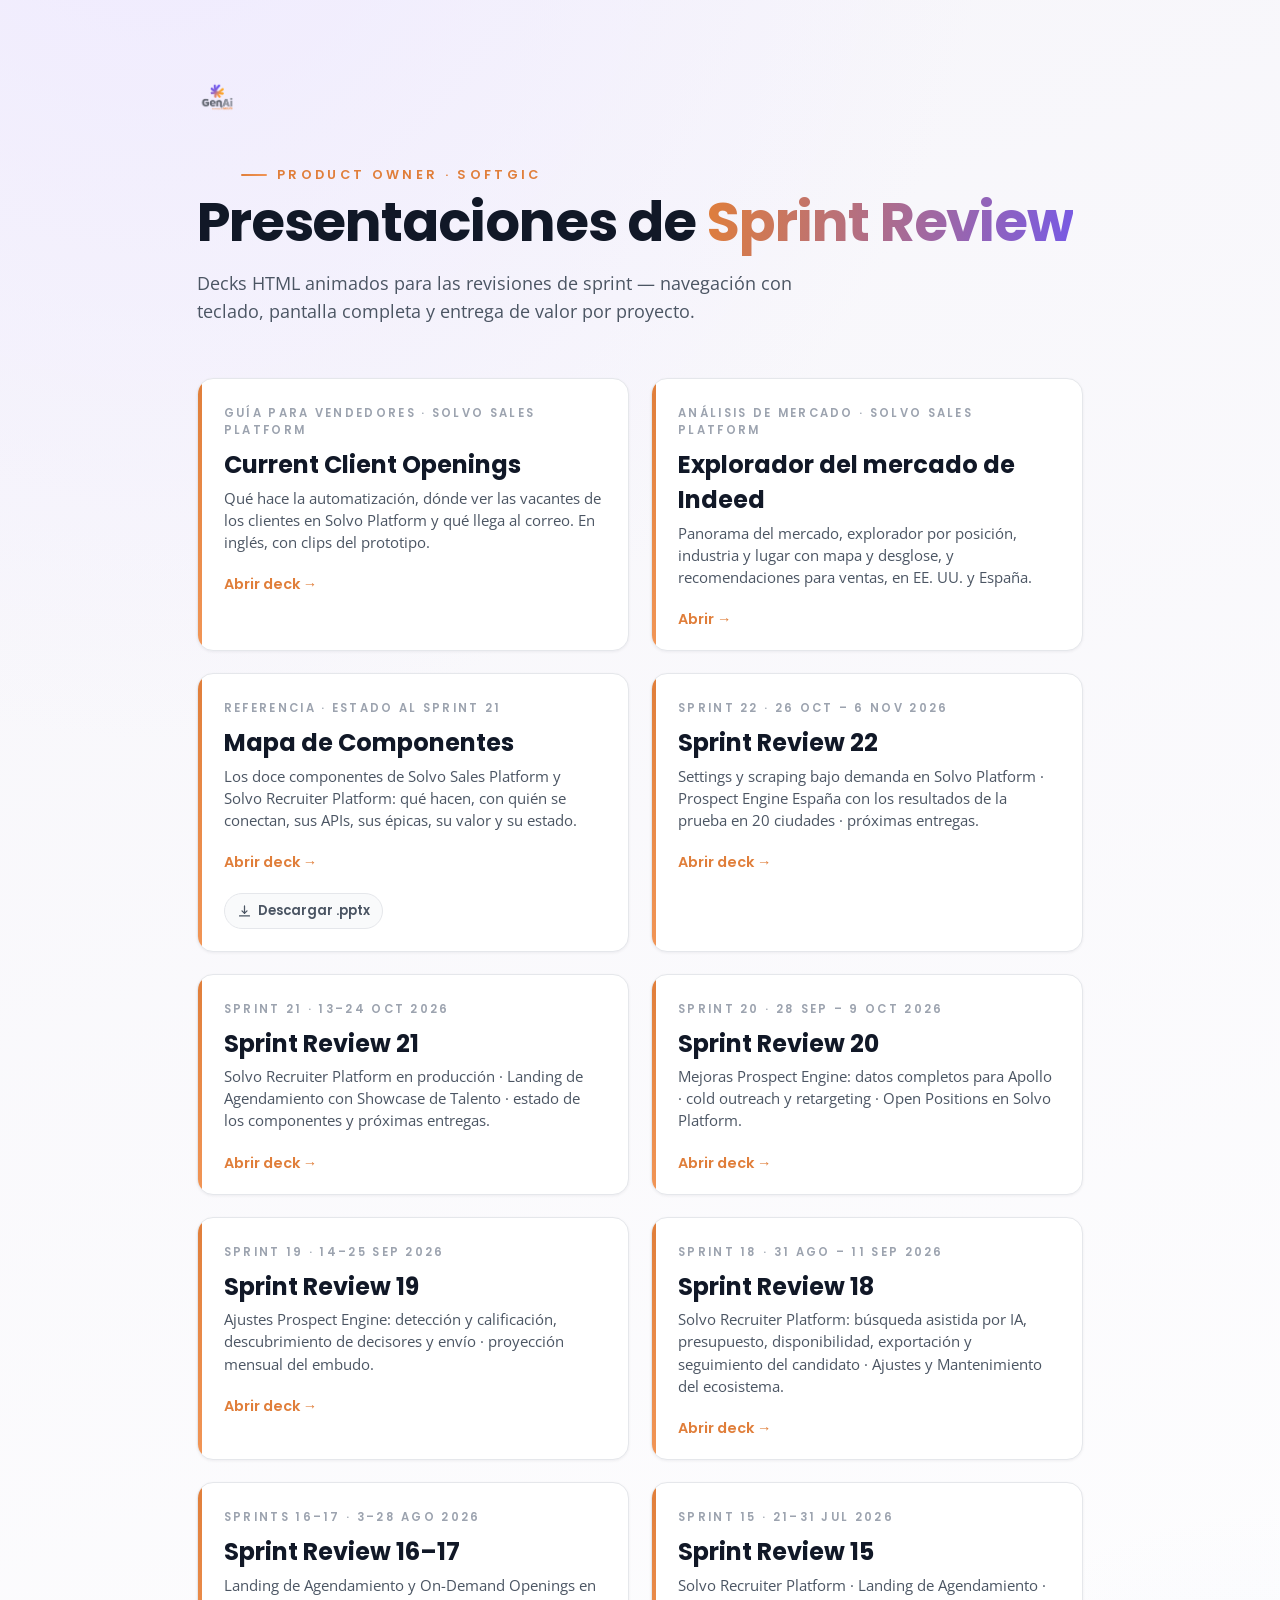
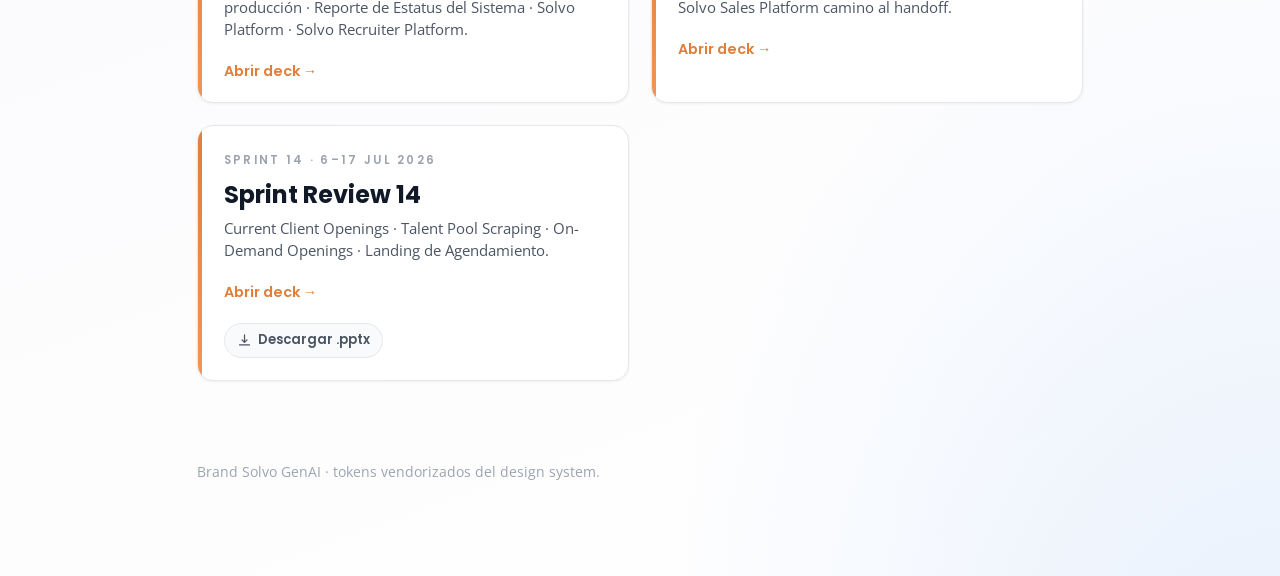
==== commit 3129a161: "deck: Current Client Openings para vendedores Guía en inglés para los Sales Reps con clientes asigna" ====
--- a/index.html
+++ b/index.html
@@ -50,6 +50,14 @@
     <p class="sub">Decks HTML animados para las revisiones de sprint — navegación con teclado, pantalla completa y entrega de valor por proyecto.</p>
 
     <div class="grid">
+      <div class="card">
+        <a class="card-main" href="reviews/current-client-openings-sales-reps/">
+          <div class="k">Guía para vendedores · Solvo Sales Platform</div>
+          <h2>Current Client Openings</h2>
+          <p>Qué hace la automatización, dónde ver las vacantes de los clientes en Solvo Platform y qué llega al correo. En inglés, con clips del prototipo.</p>
+          <span class="go">Abrir deck →</span>
+        </a>
+      </div>
       <div class="card">
         <a class="card-main" href="reviews/explorador-mercado-indeed/">
           <div class="k">Análisis de mercado · Solvo Sales Platform</div>
